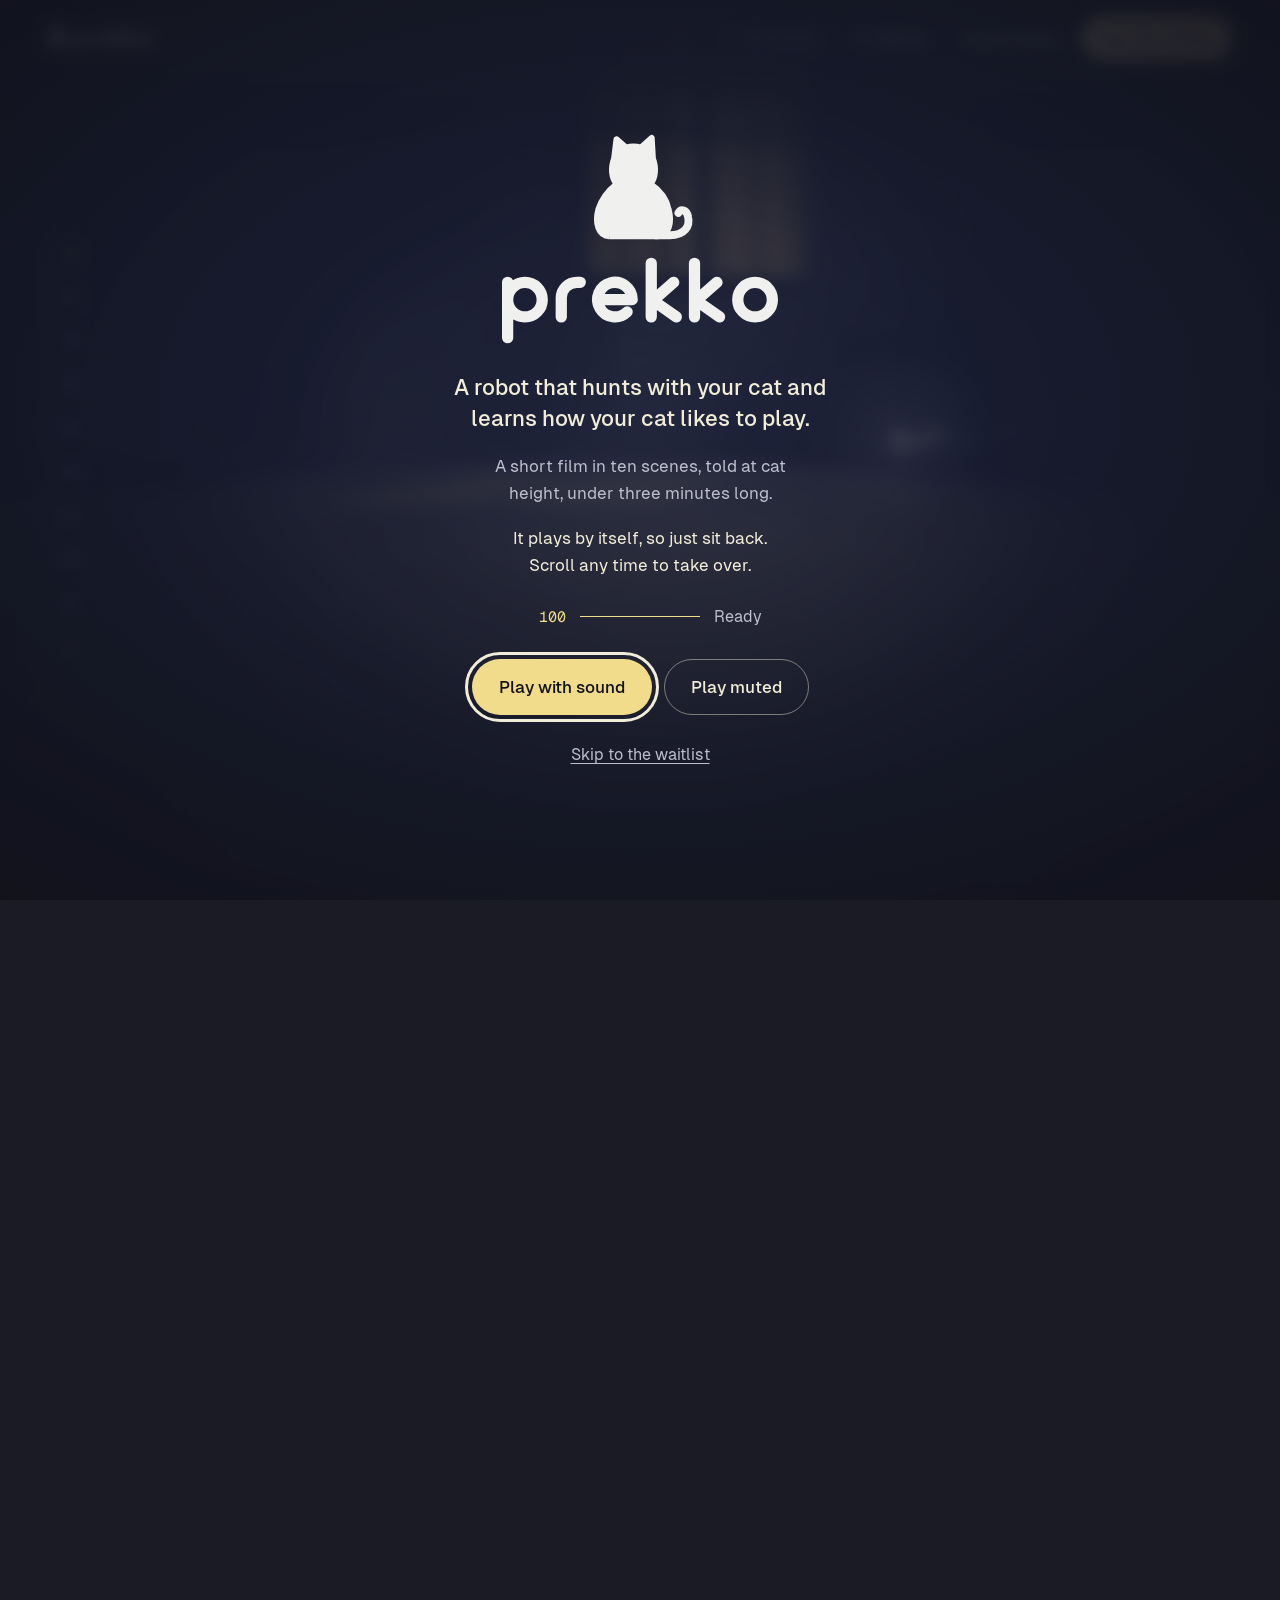
==== 3d/index.html @ 368060ca "Go live: the video-first site is now prekko.com; the 3D site moves to /3d/; /concise/ kept (waitlist" ====
<!doctype html>
<html lang="en">
<head>
<meta name="robots" content="noindex, nofollow">
<meta charset="utf-8">
<meta name="viewport" content="width=device-width, initial-scale=1, viewport-fit=cover">
<title>Prekko | The hunt, from the cat's eyes</title>
<meta name="description" content="Prekko Pawbot is a robot that plays with your cat like prey would. Working prototype shown; final design may differ. Join the waitlist for launch updates.">
<meta name="theme-color" content="#1d2440">
<link rel="icon" href="/3d/favicon.ico" sizes="16x16 32x32 48x48">
<link rel="icon" href="/3d/favicon.svg" type="image/svg+xml">
<link rel="apple-touch-icon" href="/3d/apple-touch-icon-180.png">
<!-- The page body comes from src/story.js, rendered by src/render.js at build time (vite.config.js). -->
<script>
  // Before first paint: mark JS on, open the gate unless the visitor came for the waitlist.
  (function (d) {
    var c = d.documentElement.classList;
    c.add("js");
    if (location.hash !== "#waitlist") c.add("gate-open");
    // If the app script never gets the gate working (very old browser, blocked script, an error while starting),
    // never leave the gate locked: fall back to the plain text story.
    var fallback = function () { if (!window.__prekko) { c.remove("gate-open"); c.remove("js"); } };
    window.addEventListener("error", function () { setTimeout(fallback, 0); });
    setTimeout(fallback, 8000);
  })(document);
</script>
  <script type="module" crossorigin src="/3d/assets/main-C0XaAJGd.js"></script>
  <link rel="stylesheet" crossorigin href="/3d/assets/main-CYUrs9Mz.css">
</head>
<body>
<div class="backdrop" aria-hidden="true"><div class="backdrop__beam"></div><div class="backdrop__floor"></div></div>
<canvas id="scene" aria-hidden="true"></canvas>
<div class="soften" aria-hidden="true"></div>
<div class="vignette" aria-hidden="true"></div>
<div class="grain" aria-hidden="true"></div>
<div class="blackout" aria-hidden="true"></div>
<!-- Focus order: header, then the autoplay control (an early Tab stop), then the rail, then the story. -->
<header class="top">
  <a class="top__brand" href="#hour-six"><svg class="logo logo--top" xmlns="http://www.w3.org/2000/svg" viewBox="11.3 8.5 419.2 110" role="img" aria-label="Prekko"><g transform="translate(0 4)"><path class="logo__fill logo__draw" d="M24 88C15 88 12 77 15 66C18 56 25 49 30 45C26 40 25 32 28 24L30 8L38 15Q44 13 50 15L59 7L60 24C63 32 62 40 58 45C64 49 71 56 73 66C76 77 73 88 64 88Z" fill="#F0F1EE" stroke="#F0F1EE" stroke-width="5" stroke-linejoin="round" pathLength="1"/><path class="logo__draw" d="M62 87.25H74C86 87.25 91 80 89 72C88 66 83 65 81 69" fill="none" stroke="#F0F1EE" stroke-width="6.5" stroke-linecap="round" stroke-linejoin="round" pathLength="1"/></g><g transform="translate(118 48)"><g fill="none" stroke="#F0F1EE" stroke-width="13" stroke-linecap="round" stroke-linejoin="round"><path class="logo__draw" d="M0 0V64M0 20A20 20 0 1 0 40 20A20 20 0 1 0 0 20Z" pathLength="1"/><path class="logo__draw" d="M62 40V18A18 18 0 0 1 80 0H84" pathLength="1"/><path class="logo__draw" d="M104 20H144A20 20 0 1 0 138.14 34.14" pathLength="1"/><path class="logo__draw" d="M166 -22V40M192 0L168 21L195 40" pathLength="1"/><path class="logo__draw" d="M216 -22V40M242 0L218 21L245 40" pathLength="1"/><path class="logo__draw" d="M266 20A20 20 0 1 0 306 20A20 20 0 1 0 266 20Z" pathLength="1"/></g></g></svg></a>
  <div class="top__actions">
    <button class="ctl" id="sound-toggle" type="button" aria-pressed="false"><span class="ctl__icon" aria-hidden="true"><svg viewBox="0 0 16 16"><path d="M2 6h2.5L8 3v10L4.5 10H2z"/><g class="is-off"><path d="M11 6l4 4M15 6l-4 4"/></g><g class="is-on"><path d="M10.5 5.5a3.5 3.5 0 0 1 0 5M12.5 3.5a6.3 6.3 0 0 1 0 9"/></g></svg></span><span class="ctl__label">Sound</span></button>
    <button class="ctl" id="motion-toggle" type="button" aria-pressed="true"><span class="ctl__icon" aria-hidden="true"><svg viewBox="0 0 16 16"><g class="is-on"><path d="M5 3v10M11 3v10"/></g><g class="is-off"><path d="M4.5 3l9 5-9 5z"/></g></svg></span><span class="ctl__label">Motion</span></button>
    <a class="top__link" href="#how-it-works">How it works</a>
    <a class="top__cta" href="#waitlist">Join the waitlist</a>
  </div>
</header>
<div class="autoplay" role="group" aria-label="Autoplay" data-playing="Autoplay: scroll to take over" data-play="Play" data-replay="Play again">
  <button class="autoplay__btn" id="autoplay" type="button" aria-pressed="false"><span class="ctl__icon" aria-hidden="true"><svg viewBox="0 0 16 16"><g class="is-on"><path d="M5 3.5v9M11 3.5v9"/></g><g class="is-off"><path d="M4.5 3l9 5-9 5z"/></g></svg></span><span class="autoplay__text">Play</span></button>
  <span class="autoplay__bar" aria-hidden="true"><span></span></span>
</div>
<nav class="rail" aria-label="Chapters">
  <div class="rail__track" aria-hidden="true"><span class="rail__fill"></span></div>
  <ol>
      <li><a href="#hour-six" data-index="0"><span class="rail__n">01</span><span class="rail__t">Hour six</span></a></li>
      <li><a href="#something-moved" data-index="1"><span class="rail__n">02</span><span class="rail__t">Something moved</span></a></li>
      <li><a href="#freeze" data-index="2"><span class="rail__n">03</span><span class="rail__t">Freeze</span></a></li>
      <li><a href="#dart" data-index="3"><span class="rail__n">04</span><span class="rail__t">Dart</span></a></li>
      <li><a href="#pounce" data-index="4"><span class="rail__n">05</span><span class="rail__t">Pounce</span></a></li>
      <li><a href="#who" data-index="5"><span class="rail__n">06</span><span class="rail__t">Who's moving the toy?</span></a></li>
      <li><a href="#how-it-works" data-index="6"><span class="rail__n">07</span><span class="rail__t">How it works</span></a></li>
      <li><a href="#learns" data-index="7"><span class="rail__n">08</span><span class="rail__t">It learns your cat</span></a></li>
      <li><a href="#your-cats-day" data-index="8"><span class="rail__n">09</span><span class="rail__t">Your cat's day</span></a></li>
      <li><a href="#waitlist" data-index="9"><span class="rail__n">10</span><span class="rail__t">Waitlist</span></a></li>
  </ol>
</nav>
<a class="dock-link" href="#how-it-works">How it works</a>
<main id="story">
  <p class="fallback-note">Your browser can't show the 3D scene, so here is the story as text.</p>
<section class="chapter chapter--hour-six has-opening" id="hour-six" data-index="0" data-align="left" style="--len:220">
  <div class="chapter__inner">
    <div class="chapter__card"><p class="chapter__card-title">For a moment, you're a cat.</p><p class="chapter__card-sub">Eyes low, ears up, whiskers forward.</p></div>
    <p class="chapter__what">A robot that hunts with your cat and learns how your cat likes to play.</p><p class="chapter__story">The hunt, from the cat's eyes</p><p class="chapter__num"><span>01</span> / 10</p>
    <h1 class="chapter__title" tabindex="-1">Hour six.</h1>
    <div class="chapter__body">
    <p data-at="0.2">It's the sixth hour of an empty afternoon. The sun has crawled halfway across the floor, and nothing in this house has moved in hours.</p>
    <p data-at="0.5">Your world sits a hand's width off the ground. You've been waiting all day for something, anything, to happen.</p>
    
    </div>
  </div>
</section>
<section class="chapter chapter--something-moved" id="something-moved" data-index="1" data-align="left" style="--len:260">
  <div class="chapter__inner">
    <p class="chapter__num"><span>02</span> / 10</p>
    <h2 class="chapter__title" tabindex="-1">Something moved.</h2>
    <div class="chapter__body">
    <p>Then, at the edge of the rug, a feather twitches.</p>
    <p data-at="0.6">Your pupils swell until the whole room goes soft and only that one point stays sharp.</p>
    
    </div>
  </div>
</section>
<section class="chapter chapter--freeze" id="freeze" data-index="2" data-align="left" style="--len:210">
  <div class="chapter__inner">
    <p class="chapter__num"><span>03</span> / 10</p>
    <h2 class="chapter__title" tabindex="-1">Freeze.</h2>
    <div class="chapter__body">
    <p>It stops dead. So do you.</p>
    <p data-at="0.45">Every muscle loads like a spring, because anything that holds this still is hiding something.</p>
    
    </div>
  </div>
</section>
<section class="chapter chapter--dart" id="dart" data-index="3" data-align="right" style="--len:340">
  <div class="chapter__inner">
    <p class="chapter__num"><span>04</span> / 10</p>
    <h2 class="chapter__title" tabindex="-1">Dart.</h2>
    <div class="chapter__body">
    <p>It streaks across the sunlight and vanishes behind the cushion. A long pause. Then the tip of it shows again, testing the air.</p>
    <p data-at="0.6">Real prey never runs in circles. It runs, it hides, and it checks whether you're still watching. So does this.</p>
    
    </div>
  </div>
</section>
<section class="chapter chapter--pounce" id="pounce" data-index="4" data-align="left" style="--len:300">
  <div class="chapter__inner">
    <p class="chapter__num"><span>05</span> / 10</p>
    <h2 class="chapter__title" tabindex="-1">Pounce.</h2>
    <div class="chapter__body">
    <p>Now.</p>
    <p data-at="0.42">Got it. Both paws, every claw, the whole long afternoon spent in a single leap. Every hunt deserves an ending you can catch.</p>
    
    </div>
  </div>
</section>
<section class="chapter chapter--who has-card" id="who" data-index="5" data-align="left" style="--len:340">
  <div class="chapter__inner">
    <p class="chapter__num"><span>06</span> / 10</p>
    <h2 class="chapter__title" tabindex="-1">Who's moving the toy?</h2>
    <div class="chapter__body" data-at="0.24">
    <h3 class="chapter__headline">Meet the Prekko Pawbot.</h3>
    <p>It runs play sessions on its own and stops when your cat loses interest.</p>
    <p class="lede" data-at="0.6">It doesn't play back a loop. Every move is chosen live, for your cat. Working prototype shown; final design may differ.</p>
    
    </div>
  </div>
</section>
<section class="chapter chapter--how-it-works has-layers" id="how-it-works" data-index="6" data-align="left" style="--len:400">
  <div class="chapter__inner">
    <p class="chapter__num"><span>07</span> / 10</p>
    <h2 class="chapter__title" tabindex="-1">Multi-layered AI.</h2>
    <div class="chapter__body">
    <p>Several AI systems, working as one.</p>
    <ol class="layers" aria-label="The AI layers"><li data-at="0.2"><span class="layers__name">See</span><span class="layers__d">It reads your cat in real time: where they are, how fast they move, where they look, how low they crouch and how interested they are.</span></li><li data-at="0.42"><span class="layers__name">Choose</span><span class="layers__d">A strategy layer reads your cat's mood and picks the moves your cat chases.</span></li><li data-at="0.64"><span class="layers__name">Move</span><span class="layers__d">A motion layer fine-tunes every move as it happens.</span></li></ol>
    <div class="sum">
      <p class="closer" data-at="0.84">Endless variations. No preset loops.</p>
    </div>
    <p class="caption caption--tree" data-at="0.2">Illustration, not the real model.</p>
    
    </div>
  </div>
  <div class="stack-tags" aria-hidden="true"><svg class="stack-tags__lines"><line/><line/><line/></svg><i class="stack-tag__dot"></i><i class="stack-tag__dot"></i><i class="stack-tag__dot"></i><span class="stack-tag" data-layer="0"><span class="stack-tag__name">See</span></span><span class="stack-tag" data-layer="1"><span class="stack-tag__name">Choose</span></span><span class="stack-tag" data-layer="2"><span class="stack-tag__name">Move</span></span></div>
</section>
<section class="chapter chapter--learns" id="learns" data-index="7" data-align="left" style="--len:340">
  <div class="chapter__inner">
    <p class="chapter__num"><span>08</span> / 10</p>
    <h2 class="chapter__title" tabindex="-1">It learns your cat.</h2>
    <div class="chapter__body">
    <p>Every session teaches it something: which moves make your cat crouch and chase, and which ones they walk away from.</p>
    <p data-at="0.32">Overnight, it trains on the day's play and comes back sharper.</p>
    <p data-at="0.62">It learns how your cat plays and gets better at playing with your cat over time.</p>
    <p class="caption">Illustration of how it learns, not recorded data.</p>
    
    </div>
  </div>
</section>
<section class="chapter chapter--your-cats-day chapter--rich" id="your-cats-day" data-index="8" data-align="left" style="--len:200">
  <div class="chapter__inner">
    <p class="chapter__num"><span>09</span> / 10</p>
    <h2 class="chapter__title" tabindex="-1">Your cat's day.</h2>
    <div class="chapter__body">
    <p>You control it from your phone.</p>
    <p>A planned tracker in the app would keep the story of each day: when the hunts happened, how long they lasted, and the quiet stretches in between.</p>
    <figure class="activity">
  <figcaption class="activity__head"><span class="activity__badge">Planned feature, not in the prototype shown</span><span class="activity__example">Example day. Illustrative numbers, not measurements.</span></figcaption>
  <div class="activity__body">
    <svg class="ring" viewBox="0 0 320 320" role="img" aria-label="Example day as a 24-hour clock">
      <circle class="ring__day" cx="160" cy="160" r="118"/>
      <path class="ring__awake" d="M 278.00 160.00 A 118 118 0 1 1 129.46 46.02"/>
      <path class="ring__bored" d="M 265.14 213.57 A 118 118 0 0 1 214.94 264.43"/><path class="ring__bored" d="M 191.04 273.84 A 118 118 0 0 1 117.71 270.16"/><path class="ring__bored" d="M 95.73 258.96 A 118 118 0 0 1 44.91 186.04"/><path class="ring__bored" d="M 42.03 157.43 A 118 118 0 0 1 69.28 84.55"/><path class="ring__hunt" d="M 271.74 197.93 A 118 118 0 0 1 268.66 206.01"/><path class="ring__hunt" d="M 205.16 269.02 A 118 118 0 0 1 197.05 272.03"/><path class="ring__hunt" d="M 107.81 265.83 A 118 118 0 0 1 100.20 261.72"/><path class="ring__hunt" d="M 43.01 175.40 A 118 118 0 0 1 42.20 166.79"/><path class="ring__hunt" d="M 76.56 76.56 A 118 118 0 0 1 82.90 70.67"/><text class="ring__tick" x="160.0" y="22.0" text-anchor="middle">00</text><text class="ring__tick" x="302.0" y="164.0" text-anchor="middle">06</text><text class="ring__tick" x="160.0" y="306.0" text-anchor="middle">12</text><text class="ring__tick" x="18.0" y="164.0" text-anchor="middle">18</text>
      <text class="ring__big" x="160" y="168" text-anchor="middle">49 min</text>
      <text class="ring__small" x="160" y="196" text-anchor="middle">play time</text>
    </svg>
    <dl class="activity__figures">
      <div><dt>Play time</dt><dd>49 min</dd></div>
      <div><dt>Hunting sessions</dt><dd>5</dd></div>
      <div><dt>Boredom stretches</dt><dd>4 <span>(longest 3 h 39 min)</span></dd></div>
    </dl>
  </div>
</figure>
    </div>
  </div>
</section>
<section class="chapter chapter--waitlist chapter--rich" id="waitlist" data-index="9" data-align="left" style="--len:140">
  <div class="chapter__inner">
    <p class="chapter__num"><span>10</span> / 10</p>
    <h2 class="chapter__title" tabindex="-1">The last cat toy you'll ever need.</h2>
    <div class="chapter__body">
    <p>Prekko Pawbot is still a working prototype, and its price and ship date are not set yet. People on the list get launch updates by email.</p>
    <form id="waitlist-form" class="signup" novalidate data-msgs="{&quot;sending&quot;:&quot;Joining…&quot;,&quot;ok&quot;:&quot;You're on the list. A welcome email is on its way.&quot;,&quot;invalid&quot;:&quot;Enter an email address like name@example.com.&quot;,&quot;tooMany&quot;:&quot;Too many tries from this network. Try again in a few minutes.&quot;,&quot;rejected&quot;:&quot;The server didn't accept that address. Check it and try again.&quot;,&quot;failed&quot;:&quot;Something went wrong on our side. Try again in a minute.&quot;,&quot;preview&quot;:&quot;Thanks! This is an early preview, so nothing was sent. Sign-ups open at launch.&quot;}">
  <label class="signup__label" for="email">Email address</label>
  <div class="signup__row">
    <input id="email" name="email" type="email" autocomplete="email" inputmode="email" placeholder="you@example.com" required>
    <button id="submit" class="btn btn--sun" type="submit">Join the waitlist</button>
  </div>
  <div class="hp" aria-hidden="true">
    <label for="website">Leave this empty</label>
    <input id="website" name="website" type="text" tabindex="-1" autocomplete="off">
  </div>
  <p id="msg" class="signup__msg" role="status" aria-live="polite"></p>
  <p class="signup__note">Launch updates only. Unsubscribe from any email. <a href="privacy.html">Privacy</a></p>
</form>
<p class="disclosure">Working prototype shown; final design may differ.</p>
    </div>
  </div>
</section>
</main>
<div class="gate" id="gate" role="dialog" aria-modal="true" aria-labelledby="gate-title">
  <h2 id="gate-title" class="visually-hidden">Prekko, a short film told at cat height</h2>
  <div class="gate__mark"><svg class="logo logo--gate" xmlns="http://www.w3.org/2000/svg" viewBox="-6.5 6.3 319 240.8" role="img" aria-label="Prekko"><g transform="translate(83.89 0) scale(1.4)"><path class="logo__fill logo__draw" d="M24 88C15 88 12 77 15 66C18 56 25 49 30 45C26 40 25 32 28 24L30 8L38 15Q44 13 50 15L59 7L60 24C63 32 62 40 58 45C64 49 71 56 73 66C76 77 73 88 64 88Z" fill="#F0F1EE" stroke="#F0F1EE" stroke-width="5" stroke-linejoin="round" pathLength="1"/><path class="logo__draw" d="M62 87.25H74C86 87.25 91 80 89 72C88 66 83 65 81 69" fill="none" stroke="#F0F1EE" stroke-width="6.5" stroke-linecap="round" stroke-linejoin="round" pathLength="1"/></g><g transform="translate(0 176.6)"><g fill="none" stroke="#F0F1EE" stroke-width="13" stroke-linecap="round" stroke-linejoin="round"><path class="logo__draw" d="M0 0V64M0 20A20 20 0 1 0 40 20A20 20 0 1 0 0 20Z" pathLength="1"/><path class="logo__draw" d="M62 40V18A18 18 0 0 1 80 0H84" pathLength="1"/><path class="logo__draw" d="M104 20H144A20 20 0 1 0 138.14 34.14" pathLength="1"/><path class="logo__draw" d="M166 -22V40M192 0L168 21L195 40" pathLength="1"/><path class="logo__draw" d="M216 -22V40M242 0L218 21L245 40" pathLength="1"/><path class="logo__draw" d="M266 20A20 20 0 1 0 306 20A20 20 0 1 0 266 20Z" pathLength="1"/></g></g></svg></div>
  <p class="gate__what">A robot that hunts with your cat and learns how your cat likes to play.</p>
  <p class="gate__line">A short film in ten scenes, told at cat height, under three minutes long.</p>
  <p class="gate__auto" data-still="Reduced motion is on, so it won't play by itself: scroll at your own pace, or press Play in the corner.">It plays by itself, so just sit back. Scroll any time to take over.</p>
  <div class="gate__progress" role="progressbar" aria-label="Setting up the room" aria-valuemin="0" aria-valuemax="100" aria-valuenow="0">
    <span class="gate__count">000</span><span class="gate__bar"><span></span></span><span class="gate__status">Setting up the room</span>
  </div>
  <div class="gate__actions">
    <button class="btn btn--sun" id="enter-sound" type="button" data-still="Enter with sound">Play with sound</button>
    <button class="btn btn--ghost" id="enter-muted" type="button" data-still="Enter muted">Play muted</button>
  </div>
  <a class="gate__skip" href="#waitlist" id="gate-skip">Skip to the waitlist</a>
</div>
</body>
</html>
---- 3d/assets/main-CYUrs9Mz.css ----
@font-face{font-family:Instrument Serif;font-style:normal;font-weight:400;font-display:swap;src:url(/3d/assets/instrument-serif-latin-400-normal-DnYpCC2O.woff2)format("woff2")}@font-face{font-family:Geist;font-style:normal;font-weight:400;font-display:swap;src:url(/3d/assets/geist-sans-latin-400-normal-gapTbOY8.woff2)format("woff2")}@font-face{font-family:Geist;font-style:normal;font-weight:500;font-display:swap;src:url(/3d/assets/geist-sans-latin-500-normal-uokXdC-Q.woff2)format("woff2")}@font-face{font-family:Geist Mono;font-style:normal;font-weight:400;font-display:swap;src:url(/3d/assets/geist-mono-latin-400-normal-DTRLJnHl.woff2)format("woff2")}:root{--dusk:#1b1b25;--dusk-deep:#111118;--slate:#2e2e3c;--iris:#93a7ea;--sun:#f1dc8c;--ink:#f2edd8;--muted:#bebdcc;--line:#f2edd838;--amber:#f0a830;--paper:#f0f1ee;--serif:"Instrument Serif", "Iowan Old Style", Georgia, serif;--sans:"Geist", system-ui, -apple-system, "Segoe UI", sans-serif;--mono:"Geist Mono", ui-monospace, "SF Mono", Consolas, monospace;--gutter:clamp(16px, 4vw, 48px);--focus:0;--fx:50%;--lightningcss-light: ;--lightningcss-dark:initial;color-scheme:dark}*,:before,:after{box-sizing:border-box}html{-webkit-text-size-adjust:100%;background:var(--dusk)}html,body{overflow-x:clip}html.gate-open{overflow:hidden}body{color:var(--ink);font:400 18px/1.6 var(--sans);-webkit-font-smoothing:antialiased;text-rendering:optimizelegibility;background:0 0;margin:0}a{color:var(--sun);text-underline-offset:3px;text-decoration-thickness:1px}:focus-visible{outline:2px solid var(--sun);outline-offset:3px;border-radius:2px}h1:focus,h2:focus{outline:none}.visually-hidden{clip:rect(0 0 0 0);clip-path:inset(50%);white-space:nowrap;width:1px;height:1px;overflow:hidden;position:absolute!important}.backdrop{z-index:-3;background:radial-gradient(120% 70% at 50% 110%,#33313f 0%,#0000 60%),linear-gradient(#191922 0%,#22212c 62%,#2b2a37 100%);position:fixed;top:0;bottom:0;left:0;right:0;overflow:hidden}.backdrop__beam{filter:blur(18px);background:linear-gradient(#f1dc8c38,#f1dc8c0a 85%,#0000);width:34%;height:95%;position:absolute;top:-10%;left:22%;transform:skew(18deg)}.backdrop__floor{background:radial-gradient(closest-side,#f1dc8c47,#0000);width:40%;height:18%;position:absolute;bottom:8%;left:34%;transform:skew(18deg)}#scene{z-index:-2;width:100%;height:100%;transition:opacity .35s;display:block;position:fixed;top:0;bottom:0;left:0;right:0}.vignette{z-index:-1;pointer-events:none;background:radial-gradient(ellipse calc(82% - var(--focus) * 54%) calc(78% - var(--focus) * 50%) at var(--fx,50%) 50%, transparent 62%, rgba(5, 5, 9, calc(.32 + var(--focus) * .58)) 100%);position:fixed;top:0;bottom:0;left:0;right:0}.soften{display:none}.is-focused .soften{z-index:-1;pointer-events:none;-webkit-backdrop-filter:blur(calc(var(--focus) * 9px));backdrop-filter:blur(calc(var(--focus) * 9px));-webkit-mask-image:radial-gradient(ellipse calc(76% - var(--focus) * 46%) calc(72% - var(--focus) * 42%) at var(--fx,50%) 50%, transparent 40%, #000 100%);-webkit-mask-image:radial-gradient(ellipse calc(76% - var(--focus) * 46%) calc(72% - var(--focus) * 42%) at var(--fx,50%) 50%, transparent 40%, #000 100%);mask-image:radial-gradient(ellipse calc(76% - var(--focus) * 46%) calc(72% - var(--focus) * 42%) at var(--fx,50%) 50%, transparent 40%, #000 100%);display:block;position:fixed;top:0;bottom:0;left:0;right:0}.grain{z-index:-1;pointer-events:none;opacity:.09;mix-blend-mode:overlay;background-image:url("data:image/svg+xml,%3Csvg xmlns='http://www.w3.org/2000/svg' width='180' height='180'%3E%3Cfilter id='n'%3E%3CfeTurbulence type='fractalNoise' baseFrequency='0.9' numOctaves='2' stitchTiles='stitch'/%3E%3CfeColorMatrix values='0 0 0 0 1 0 0 0 0 1 0 0 0 0 1 0 0 0 1.4 -0.2'/%3E%3C/filter%3E%3Crect width='100%25' height='100%25' filter='url(%23n)'/%3E%3C/svg%3E");animation:.9s steps(5,end) infinite grain;position:fixed;top:0;bottom:0;left:0;right:0}@keyframes grain{0%{background-position:0 0}20%{background-position:-22px 14px}40%{background-position:18px -26px}60%{background-position:-12px -8px}80%{background-position:26px 20px}to{background-position:0 0}}.blackout{z-index:-1;pointer-events:none;background:radial-gradient(ellipse 75% 70% at 60% 50%, rgba(4, 4, 7, calc(var(--dark,0) * var(--dark,0) * var(--dark,0))) 0%, rgba(4, 4, 7, var(--dark,0)) 100%);position:fixed;top:0;bottom:0;left:0;right:0}.no-webgl .grain,.no-webgl .soften,.no-webgl .blackout,.no-webgl #scene,.fallback-note{display:none}.no-webgl .fallback-note{max-width:34rem;padding:112px var(--gutter) 0;color:var(--muted);margin:0;font-size:16px;display:block}.logo{display:block;overflow:visible}.logo--top{width:auto;height:28px}.top{z-index:30;padding:16px var(--gutter);justify-content:space-between;align-items:center;gap:12px;display:flex;position:fixed;top:0;bottom:auto;left:0;right:0}.top:before{content:"";z-index:-1;pointer-events:none;-webkit-backdrop-filter:blur(6px);backdrop-filter:blur(6px);background:linear-gradient(#0e0e14e6 0%,#0e0e14b8 40%,#0e0e144d 72%,#0000);position:absolute;top:0;bottom:-70px;left:0;right:0;-webkit-mask-image:linear-gradient(#000 45%,#0000);mask-image:linear-gradient(#000 45%,#0000)}.top__brand{color:var(--ink);margin:-12px -14px;padding:12px 14px;display:block}.top__actions{align-items:center;gap:8px;display:flex}.ctl{min-height:44px;font:500 15px/1 var(--sans);color:var(--ink);border:1px solid var(--line);cursor:pointer;-webkit-backdrop-filter:blur(8px);backdrop-filter:blur(8px);background:#11111873;border-radius:999px;align-items:center;gap:8px;padding:0 14px;display:inline-flex}.ctl:hover{border-color:#f2edd880}.ctl__icon{place-items:center;width:16px;height:16px;display:inline-grid}.ctl__icon svg{stroke:currentColor;fill:none;stroke-width:1.6px;stroke-linecap:round;stroke-linejoin:round;width:16px;height:16px}.ctl .is-on,.ctl[aria-pressed=true] .is-off{display:none}.ctl[aria-pressed=true] .is-on{display:block}.ctl[aria-pressed=false]{color:var(--muted)}.top__cta{min-height:44px;font:500 15px/1 var(--sans);color:var(--dusk-deep);background:var(--sun);white-space:nowrap;border-radius:999px;align-items:center;padding:0 18px;text-decoration:none;display:inline-flex}.top__cta:hover{background:#f7e7a9}.top__link{min-height:44px;font:500 15px/1 var(--sans);color:var(--ink);white-space:nowrap;border:1px solid var(--line);background:#11111873;border-radius:999px;align-items:center;padding:0 14px;text-decoration:none;display:inline-flex}.top__link:hover{border-color:#f2edd880}.dock-link{display:none}.autoplay{right:var(--gutter);z-index:35;position:fixed;bottom:18px}.js.gate-open .autoplay{display:none}.autoplay__btn{min-height:44px;font:500 15px/1 var(--sans);color:var(--ink);border:1px solid var(--line);cursor:pointer;-webkit-backdrop-filter:blur(8px);backdrop-filter:blur(8px);background:#0e0e14c7;border-radius:999px;align-items:center;gap:8px;padding:0 16px 0 12px;display:inline-flex;position:relative}.autoplay__btn:hover{border-color:#f2edd880}.autoplay__btn .ctl__icon svg{stroke:currentColor;fill:none;stroke-width:1.6px;stroke-linecap:round;stroke-linejoin:round;width:16px;height:16px}.autoplay__btn .is-on,.autoplay__btn[aria-pressed=true] .is-off{display:none}.autoplay__btn[aria-pressed=true] .is-on{display:block}.autoplay__btn[aria-pressed=false] .ctl__icon{color:var(--sun)}.autoplay__bar{pointer-events:none;opacity:0;background:#f2edd829;height:1px;transition:opacity .3s;position:absolute;bottom:6px;left:18px;right:18px}.autoplay__bar span{width:calc(var(--ap,0) * 100%);background:var(--sun);position:absolute;top:0;bottom:0;left:0;right:auto}.autoplay.is-playing .autoplay__bar{opacity:1}.rail{left:var(--gutter);z-index:40;gap:14px;display:flex;position:fixed;top:50%;transform:translateY(-50%)}.rail__track{background:var(--line);width:1px;position:relative}.rail__fill{height:calc(var(--p,0) * 100%);background:var(--sun);position:absolute;top:0;bottom:auto;left:0;right:0}.rail ol{gap:0;margin:0;padding:0;list-style:none;display:grid}.rail a{min-width:44px;min-height:44px;color:var(--muted);align-items:center;padding:0;font-size:15px;text-decoration:none;display:flex;position:relative}.rail__n{font:400 13px/1 var(--mono)}.rail__t{z-index:1;border:1px solid var(--line);color:var(--ink);white-space:nowrap;pointer-events:none;opacity:0;background:#0e0e14f5;border-radius:999px;padding:6px 12px;transition:opacity .2s,transform .2s;position:absolute;top:50%;left:calc(100% + 8px);transform:translate(-4px,-50%)}.rail a:hover .rail__t{opacity:1;transform:translateY(-50%)}.rail a:focus-visible .rail__t{opacity:1;transform:translateY(-50%)}.rail a[aria-current=step]{color:var(--ink)}.rail a[aria-current=step] .rail__n{color:var(--sun)}.chapter{min-height:calc(var(--len,160) * 1svh);position:relative}.js .chapter+.chapter{margin-top:-100svh}.chapter.is-off .chapter__inner{pointer-events:none}.is-waiting{opacity:0;transform:translateY(6px)}.chapter__body>*,.chapter__body{transition:opacity .5s,transform .5s}.chapter__inner{width:min(100%,44rem);min-height:100svh;padding:112px var(--gutter) 72px calc(var(--gutter) + 150px);opacity:var(--vis,1);isolation:isolate;z-index:1;text-shadow:0 1px 24px #0a0a1099,0 0 2px #0a0a108c;flex-direction:column;justify-content:center;display:flex;position:sticky;top:0}.chapter__inner:before{content:"";z-index:-1;pointer-events:none;background:radial-gradient(closest-side,#0e0e149e,#0e0e1461 55%,#0000);position:absolute;top:8%;bottom:6%;left:-14%;right:-18%}.chapter[data-align=right] .chapter__inner{padding-left:var(--gutter);padding-right:calc(var(--gutter) + 24px);margin-left:auto}.chapter[data-align=center] .chapter__inner{padding-left:var(--gutter);width:min(100%,40rem);margin:0 auto}.chapter__story{color:var(--muted);margin:0 0 18px;font-size:16px}.chapter__what{max-width:30ch;color:var(--ink);margin:0 0 10px;font-size:clamp(18px,1.4vw,21px);font-weight:500;line-height:1.45}.caption{color:var(--muted);border-left:2px solid #93a7eab3;max-width:40ch;margin:18px 0 0;padding-left:12px;font-size:15px}.chapter--who .chapter__inner{max-height:100svh}.chapter__headline{font:400 clamp(44px, 5.4vw, 88px)/.95 var(--serif);letter-spacing:-.02em;text-wrap:balance;margin:0 0 20px}.js .has-card.is-card .chapter__inner,.js .has-card.is-card[data-align] .chapter__inner{width:100%;padding-left:var(--gutter);padding-right:var(--gutter);text-align:center;justify-content:center;align-items:center;margin:0}.js .has-card.is-card .chapter__inner:before{display:none}.js .has-card.is-card .chapter__title{max-width:12ch;margin:0;font-size:clamp(56px,9vw,150px)}.js .has-card.is-card .chapter__body{visibility:hidden}.js .has-card:not(.is-card) .chapter__title{clip:rect(0 0 0 0);clip-path:inset(50%);white-space:nowrap;width:1px;height:1px;position:absolute;overflow:hidden}.chapter__card{margin:0 0 40px}.chapter__card-title{max-width:14ch;font:400 clamp(44px, 6vw, 96px)/1 var(--serif);letter-spacing:-.02em;text-wrap:balance;margin:0}.chapter__card-sub{color:var(--muted);margin:18px 0 0;font-size:clamp(17px,1.3vw,20px)}.js .chapter__card{display:none}.js .has-opening.is-card .chapter__card{margin:0;display:block}.js .has-opening.is-card .chapter__card-title{margin:0 auto}.js .has-opening.is-card .chapter__inner,.js .has-opening.is-card[data-align] .chapter__inner{width:100%;padding-left:var(--gutter);padding-right:var(--gutter);text-align:center;justify-content:center;align-items:center;margin:0}.js .has-opening.is-card .chapter__inner:before,.js .has-opening.is-card .chapter__inner>:not(.chapter__card):not(.chapter__title){display:none}.js .has-opening.is-card .chapter__title{clip:rect(0 0 0 0);clip-path:inset(50%);white-space:nowrap;width:1px;height:1px;position:absolute;overflow:hidden}.js .has-opening:not(.is-card) .chapter__inner>*{animation:.7s backwards card-out}.js .has-opening .chapter__card{opacity:var(--card-o,1)}.js.gate-open .has-opening .chapter__card{transition:opacity .7s .5s}.js.gate-open:not(.met-gate) .has-opening .chapter__card{opacity:0}.js.met-gate:not(.no-webgl) .chapter--hour-six .chapter__what,.js.met-gate:not(.no-webgl) .chapter--hour-six .chapter__story{display:none}@keyframes card-out{0%{opacity:0;transform:translateY(8px)}}.chapter__num{font:400 14px/1 var(--mono);color:var(--muted);margin:0 0 14px}.chapter__num span{color:var(--sun)}.chapter__title{font:400 clamp(60px, 10.5vw, 160px)/.9 var(--serif);letter-spacing:-.02em;text-wrap:balance;margin:0 0 24px}.chapter p:not([class]),.chapter p[class=is-waiting]{max-width:34ch;margin:0 0 14px;font-size:clamp(18px,1.35vw,21px)}.chapter--hour-six .chapter__title{font-size:clamp(72px,14vw,220px)}.lede{max-width:36ch;color:var(--ink);margin:6px 0 0;font-size:clamp(19px,1.5vw,23px);line-height:1.5}.disclosure{color:var(--muted);margin:20px 0 0;font-size:16px}.chapter--rich .chapter__inner{width:min(100%,68rem);min-height:100svh;max-height:100svh;padding-top:clamp(76px,11svh,112px);padding-bottom:clamp(20px,4svh,48px)}.chapter--rich .chapter__title{margin-bottom:clamp(10px,2svh,24px);font-size:clamp(56px,min(8vw,12svh),128px)}.chapter--rich p:not([class]),.chapter--rich p[class=is-waiting]{max-width:56ch}.chapter--how-it-works .chapter__inner{width:min(100%,46rem);padding-top:clamp(76px,11svh,112px);padding-bottom:clamp(24px,5svh,72px)}.chapter--how-it-works .chapter__title{margin-bottom:clamp(8px,1.6svh,18px);font-size:clamp(48px,min(5.4vw,8.4svh),92px)}.layers{gap:clamp(10px,2svh,18px);max-width:34rem;margin:clamp(10px,2svh,20px) 0 0;padding:0;list-style:none;display:grid}.layers li{border-top:1px solid #f0a83047;grid-template-columns:1fr;align-items:baseline;padding-top:clamp(8px,1.4svh,12px);display:grid}.layers__name{font:400 clamp(28px, 4.2svh, 38px)/1 var(--serif);color:var(--paper)}.layers__d{color:var(--ink);margin-top:6px;font-size:clamp(17px,1.25vw,19px);line-height:1.45}.closer{max-width:34ch;font:400 clamp(24px, 2.2vw, 32px)/1.2 var(--serif);color:var(--amber);margin:clamp(14px,2.6svh,24px) 0 0}.stats{border-top:1px solid #f0a83047;flex-wrap:wrap;gap:6px clamp(18px,2.2vw,30px);max-width:34rem;margin:clamp(12px,2svh,20px) 0 0;padding-top:clamp(8px,1.4svh,12px);display:flex}.stat{align-items:center;gap:8px;display:inline-flex}.stat__n{font:400 clamp(38px, min(3.6vw, 5.6svh), 52px)/1 var(--serif);color:var(--amber)}.stat__t{max-width:6em;font:500 14px/1.25 var(--sans);color:var(--ink)}.chapter--how-it-works .stats+.closer{margin-top:clamp(8px,1.4svh,14px)}.sum{max-width:34rem}.stack-tags{z-index:0;pointer-events:none;visibility:hidden;position:fixed;top:0;bottom:0;left:0;right:0}.stack-tags.is-on{visibility:visible}.stack-tags__lines{width:100%;height:100%;position:absolute;top:0;bottom:0;left:0;right:0;overflow:visible}.stack-tags__lines line{stroke:#f0a830bf;stroke-width:1px}.stack-tag__dot{background:#f0f1ee99;border-radius:50%;width:6px;height:6px;transition:background-color .4s,box-shadow .4s;position:absolute;top:-3px;left:-3px}.stack-tag__dot.is-lit{background:var(--amber);box-shadow:0 0 0 4px #f0a83038,0 0 14px #f0a830cc}.stack-tag{font:400 15px/1.2 var(--sans);color:#f0f1ee9e;white-space:nowrap;background:#07090db3;border:1px solid #f0f1ee29;border-radius:999px;align-items:baseline;gap:8px;padding:5px 12px;transition:color .4s,border-color .4s,box-shadow .4s;display:inline-flex;position:absolute;top:0;left:0}.stack-tag.is-lit{color:var(--paper);border-color:#f0a830b3;box-shadow:0 0 18px #f0a83040}.param-trees{z-index:0;pointer-events:none;opacity:0;width:100%;height:100%;transition:opacity .4s;position:fixed;top:0;bottom:0;left:0;right:0}.caption--tree{border-left-color:#f0a83099;margin-top:12px;font-size:13px}.chapter--how-it-works .chapter__inner:before,.chapter--learns .chapter__inner:before{background:radial-gradient(closest-side,#07090db3,#07090d6b 55%,#0000)}.activity{text-shadow:none;border:1px solid var(--line);-webkit-backdrop-filter:blur(14px);backdrop-filter:blur(14px);background:#111118a8;border-radius:28px;max-width:52rem;margin:clamp(8px,1.6svh,18px) 0 0}.activity__head{flex-wrap:wrap;align-items:center;gap:8px 16px;padding:clamp(12px,2svh,20px) clamp(16px,2.5vw,28px) 0;display:flex}.activity__badge{color:var(--sun);border:1px dashed #f1dc8cb3;border-radius:999px;padding:6px 14px;font-size:15px;display:inline-block}.activity__example{color:var(--muted);font-size:15px}.activity__body{grid-template-columns:auto 1fr;align-items:center;gap:clamp(20px,4vw,48px);padding:clamp(10px,2svh,24px) clamp(16px,2.5vw,28px) clamp(14px,2.4svh,28px);display:grid}.ring{width:clamp(180px,36svh,300px);height:auto;display:block}.ring__day{fill:none;stroke:#f2edd814;stroke-width:14px}.ring__awake{fill:none;stroke:#93a7ea38;stroke-width:2px}.ring__bored{fill:none;stroke:var(--iris);stroke-width:2px;stroke-dasharray:2 6;stroke-linecap:round}.ring__hunt{fill:none;stroke:var(--sun);stroke-width:14px;stroke-linecap:round}.ring__tick{font:400 13px var(--mono);fill:var(--muted)}.ring__big{font:400 54px var(--serif);fill:var(--ink)}.ring__small{font:400 16px var(--sans);fill:var(--muted)}.activity__figures{grid-template-columns:1fr 1fr;gap:22px 28px;margin:0;display:grid}.activity__figures dt{color:var(--muted);font-size:16px}.activity__figures dd{font:400 clamp(34px, 5.4svh, 44px)/1 var(--serif);margin:4px 0 0}.activity__figures dd span{font:400 16px/1.3 var(--sans);color:var(--muted);margin-top:6px;display:block}.activity__figures>div:last-child:nth-child(odd){grid-column:1/-1}.signup{text-shadow:none;margin:18px 0 0}.signup__label{color:var(--muted);margin:0 0 10px;font-size:16px;display:block}.signup__row{gap:10px;display:flex}.signup input[type=email]{min-width:0;min-height:56px;font:400 19px var(--sans);color:var(--ink);-webkit-backdrop-filter:blur(10px);backdrop-filter:blur(10px);background:#11111899;border:1px solid #f2edd859;border-radius:999px;flex:1;padding:0 20px}.signup input[type=email]::placeholder{color:#98a0bd}.signup input[type=email]:focus-visible{outline:2px solid var(--sun);outline-offset:2px;border-color:#0000}.signup__msg{min-height:1.6em;margin:12px 0 0;font-size:16px}.signup__msg.is-ok{color:var(--sun)}.signup__msg.is-err{color:#c7d2ff}.signup__msg.is-err:before{content:"";background:var(--iris);border-radius:50%;width:8px;height:8px;margin-right:8px;display:inline-block}.signup__note{color:var(--muted);margin:4px 0 0;font-size:16px}.signup.is-done .signup__row,.signup.is-done .signup__label{display:none}.hp{width:1px;height:1px;position:absolute;left:-10000px;overflow:hidden}.btn{min-height:56px;font:500 17px/1 var(--sans);cursor:pointer;white-space:nowrap;border:1px solid #0000;border-radius:999px;justify-content:center;align-items:center;padding:0 26px;transition:background-color .2s,border-color .2s;display:inline-flex}.btn--sun{background:var(--sun);color:var(--dusk-deep)}.btn--sun:hover{background:#f7e7a9}.btn--ghost{color:var(--ink);background:0 0;border-color:#f2edd873}.btn--ghost:hover{border-color:var(--ink)}.btn[disabled]{opacity:.6;cursor:default}.gate{display:none}.js.gate-open .gate{z-index:60;text-align:center;-webkit-backdrop-filter:blur(8px);backdrop-filter:blur(8px);background:radial-gradient(90% 80% at 50% 45%,#1d2440d1,#111118f7);place-content:center;justify-items:center;gap:18px;padding:24px 16px;display:grid;position:fixed;top:0;bottom:0;left:0;right:0}.gate__mark{width:min(300px,62vw);color:var(--ink);will-change:transform;padding:12px}.logo--gate{width:100%;height:auto}.logo--gate .logo__draw{stroke-dasharray:1 2;stroke-dashoffset:1.2px;animation:.75s cubic-bezier(.6,.05,.3,1) forwards logo-draw;animation-delay:calc(.1s + var(--i,0) * .14s)}.logo--gate .logo__fill{fill-opacity:0;animation:.9s cubic-bezier(.6,.05,.3,1) .1s forwards logo-draw,.5s 1.25s forwards logo-fill}.logo--gate path:nth-of-type(2){--i:1}.logo--gate g g path:first-child{--i:2}.logo--gate g g path:nth-child(2){--i:3}.logo--gate g g path:nth-child(3){--i:4}.logo--gate g g path:nth-child(4){--i:5}.logo--gate g g path:nth-child(5){--i:6}.logo--gate g g path:nth-child(6){--i:7}@keyframes logo-draw{to{stroke-dashoffset:0}}@keyframes logo-fill{to{fill-opacity:1}}.gate__what{max-width:28ch;color:var(--ink);text-wrap:balance;margin:0;font-size:clamp(19px,2.2vw,22px);font-weight:500;line-height:1.4}.gate__line{max-width:30ch;color:var(--muted);text-wrap:balance;margin:0;font-size:17px}.gate__auto{max-width:32ch;color:var(--ink);text-wrap:balance;margin:0;font-size:17px}.gate__progress{width:min(440px,100%);color:var(--muted);grid-template-columns:1fr 120px 1fr;align-items:center;gap:14px;margin:6px 0 4px;font-size:16px;display:grid}.gate__count{font:400 15px/1 var(--mono);color:var(--sun);text-align:right;justify-self:end;min-width:3ch}.gate__status{white-space:nowrap;justify-self:start}.gate__bar{background:var(--line);width:120px;height:1px;position:relative}.gate__bar span{width:calc(var(--gp,0) * 100%);background:var(--sun);position:absolute;top:0;bottom:0;left:0;right:auto}.gate__actions{flex-wrap:wrap;justify-content:center;gap:12px;margin-top:8px;display:flex}.gate .btn:focus{outline:3px solid var(--ink);outline-offset:4px}.gate .btn:focus-visible{outline:3px solid var(--ink);outline-offset:4px}.gate .btn:focus:not(:focus-visible){outline-color:#f2edd899}.flash{z-index:59;pointer-events:none;opacity:0;mix-blend-mode:screen;background:radial-gradient(70% 60% at 50% 55%,#ffeebe8c,#f1dc8c2e 60%,#0000);position:fixed;top:0;bottom:0;left:0;right:0}.gate__skip{min-height:44px;color:var(--muted);align-items:center;margin-top:0;padding:0 12px;font-size:16px;display:inline-flex}.gate__skip:hover{color:var(--ink)}@media (max-width:720px){.reduce .chapter--how-it-works .chapter__inner:before{background:#07090df0;top:0;bottom:0;left:0;right:0}}@media (max-width:720px),(max-aspect-ratio:9/10){body{font-size:17px}.top{-webkit-backdrop-filter:blur(10px);backdrop-filter:blur(10px);background:#111118d1;padding:10px 16px}.js .chapter.chapter--rich,.js .chapter--rich+.chapter{margin-top:0}.chapter--rich{min-height:auto}.chapter--rich .chapter__inner{min-height:auto;max-height:none;padding-top:120px;position:relative}.ring{width:100%}.logo--top{height:24px}.ctl{justify-content:center;width:44px;padding:0}.ctl__label{clip:rect(0 0 0 0);clip-path:inset(50%);white-space:nowrap;width:1px;height:1px;position:absolute;overflow:hidden}.top__cta{padding:0 14px;font-size:15px}.rail{top:62px;left:0;right:0;transform:none}.rail ol{display:none}.rail__track{background:#f2edd81f;width:100%;height:2px}.rail__fill{height:100%;width:calc(var(--p,0) * 100%);top:0;bottom:0;left:0;right:auto}.chapter__inner,.chapter[data-align] .chapter__inner{justify-content:flex-end;width:100%;margin:0;padding:104px 16px 56px}.chapter__inner:before{background:linear-gradient(#0000,#0e0e149e 30%,#0e0e14d1);top:30%;bottom:0;left:0;right:0}.chapter__title{font-size:clamp(54px,17vw,96px)}.chapter__headline{margin-bottom:12px;font-size:clamp(40px,12vw,64px)}.js .has-card.is-card .chapter__title{font-size:clamp(48px,14vw,80px)}.chapter__card-title{font-size:clamp(40px,12vw,64px)}.chapter__inner,.chapter[data-align] .chapter__inner{padding-bottom:76px}.autoplay{bottom:14px;right:16px}.autoplay__btn{font-size:14px}.js:not(.reduce) .layers{display:grid}.js:not(.reduce) .layers li{grid-area:1/1;transition:opacity .4s,visibility .4s}.js:not(.reduce) .layers li:not(.is-waiting):has(~li:not(.is-waiting)){opacity:0;visibility:hidden}.js:not(.reduce) .chapter--how-it-works .chapter__body{grid-template-columns:minmax(0,1fr);display:grid}.js:not(.reduce) .chapter--how-it-works .chapter__body>*{grid-column:1}.js:not(.reduce) .chapter--how-it-works .layers,.js:not(.reduce) .chapter--how-it-works .sum{grid-row:2;align-self:start}.js:not(.reduce) .chapter--how-it-works .caption--tree{grid-row:3}.js:not(.reduce) .chapter--how-it-works .layers{transition:opacity .4s,visibility .4s}.js:not(.reduce) .chapter--how-it-works .chapter__body:has(.closer:not(.is-waiting)) .layers{opacity:0;visibility:hidden}.js:not(.reduce) .chapter--how-it-works .sum .stats{margin-top:0}.layers__name{font-size:28px}.layers__d{font-size:16px}.closer{font-size:22px}.stats{gap:4px 14px;margin-top:12px;padding-top:8px}.stat{gap:6px}.stat__n{font-size:30px}.stat__t{max-width:5.6em;font-size:12px}.stack-tag{padding:4px 9px;font-size:13px}.top__link{display:none}.dock-link{z-index:35;min-height:44px;font:500 14px/1 var(--sans);color:var(--ink);border:1px solid var(--line);-webkit-backdrop-filter:blur(8px);backdrop-filter:blur(8px);background:#0e0e14c7;border-radius:999px;align-items:center;padding:0 16px;text-decoration:none;display:inline-flex;position:fixed;bottom:14px;left:16px}.js.gate-open .dock-link{display:none}.no-webgl .fallback-note{z-index:5;position:absolute;top:0;left:0;right:0}.chapter--hour-six .chapter__title{font-size:clamp(64px,21vw,112px)}.activity__body{grid-template-columns:1fr}.ring{max-width:260px;margin:0 auto}.activity__figures dd{font-size:36px}.signup__row{flex-direction:column}.btn{width:100%}.gate__actions{flex-direction:column;width:min(320px,100%)}}@media (max-width:380px){.top__cta{padding:0 12px;font-size:14px}}@media (max-height:500px) and (min-aspect-ratio:9/10){.top{padding-top:8px;padding-bottom:8px}.top:before{bottom:-40px}.rail{top:60px;left:0;right:0;transform:none}.rail ol{display:none}.rail__track{background:#f2edd81f;width:100%;height:2px}.rail__fill{height:100%;width:calc(var(--p,0) * 100%);top:0;bottom:0;left:0;right:auto}.chapter__inner,.chapter[data-align] .chapter__inner{padding-top:66px;padding-bottom:64px;padding-left:calc(var(--gutter) + 8px)}.chapter[data-align=right] .chapter__inner{padding-left:var(--gutter)}.chapter__inner,.chapter--rich .chapter__inner,.chapter--how-it-works .chapter__inner{width:min(100%,36rem)}.chapter__title,.chapter--hour-six .chapter__title,.chapter--how-it-works .chapter__title,.chapter--rich .chapter__title{margin-bottom:8px;font-size:clamp(36px,13vh,56px)}.chapter__headline{margin-bottom:8px;font-size:clamp(32px,11vh,48px)}.chapter__num{margin-bottom:6px}.chapter p:not([class]),.chapter p[class=is-waiting],.lede{max-width:46ch;margin-bottom:6px;font-size:16px;line-height:1.4}.chapter__what{max-width:46ch;margin-bottom:2px;font-size:16px}.chapter__story{display:none}.disclosure{margin-top:6px;font-size:14px}.caption{margin-top:6px;font-size:13px}.layers{gap:4px;margin-top:4px}.layers li{padding-top:4px}.layers__name{font-size:22px}.layers__d{margin-top:2px;font-size:14px;line-height:1.35}.closer{margin-top:6px;font-size:20px}.stats{gap:2px 16px;margin-top:6px;padding-top:4px}.stat__n{font-size:26px}.stat__t{margin-top:0;font-size:12px}.js:not(.reduce) .layers li{grid-area:1/1;transition:opacity .4s,visibility .4s}.js:not(.reduce) .layers li:not(.is-waiting):has(~li:not(.is-waiting)){opacity:0;visibility:hidden}.js:not(.reduce) .chapter--how-it-works .chapter__body{grid-template-columns:minmax(0,1fr);display:grid}.js:not(.reduce) .chapter--how-it-works .chapter__body>*{grid-column:1}.js:not(.reduce) .chapter--how-it-works .layers,.js:not(.reduce) .chapter--how-it-works .sum{grid-row:2;align-self:start}.js:not(.reduce) .chapter--how-it-works .caption--tree{grid-row:3}.js:not(.reduce) .chapter--how-it-works .chapter__body:has(.closer:not(.is-waiting)) .layers{opacity:0;visibility:hidden}.js:not(.reduce) .chapter--how-it-works .sum .stats,.js .chapter.chapter--rich,.js .chapter--rich+.chapter{margin-top:0}.chapter--rich{min-height:auto}.chapter--rich .chapter__inner{min-height:auto;max-height:none;position:relative}.js.gate-open .gate{place-content:start center;gap:8px;padding:14px 16px;overflow-y:auto}.gate__mark{width:min(150px,34vh);padding:4px}.gate__what{font-size:17px}.gate__line,.gate__auto{font-size:15px}.chapter__card-title{font-size:clamp(32px,11vh,52px)}.js .has-card.is-card .chapter__title{max-width:none;font-size:clamp(36px,13vh,56px)}.chapter__card-sub{margin-top:10px;font-size:16px}.gate__progress{margin:0}.gate__actions{margin-top:0}}.reduce #scene{transition-duration:.6s}@media (prefers-reduced-motion:reduce){.logo--gate .logo__draw,.logo--gate .logo__fill{stroke-dashoffset:0;fill-opacity:1;animation:none}.chapter__body>*,.chapter__body{transition:none}.js .has-opening:not(.is-card) .chapter__inner>*{animation:none}.rail__t{transition:none}.grain{animation:none}}.capture .top,.capture .rail,.capture .autoplay,.capture .dock-link{visibility:hidden!important}.capture .signup,.capture .grain{display:none}.capture .chapter__num{visibility:hidden!important}@media (orientation:portrait){.capture .top{visibility:visible!important}.capture .top>*{visibility:hidden!important}}.capture-fade{z-index:1000;pointer-events:none;background:#000;position:fixed;top:0;bottom:0;left:0;right:0}.capture-clean .chapter__inner,.capture-clean .stack-tags{opacity:0!important;transition:none!important}
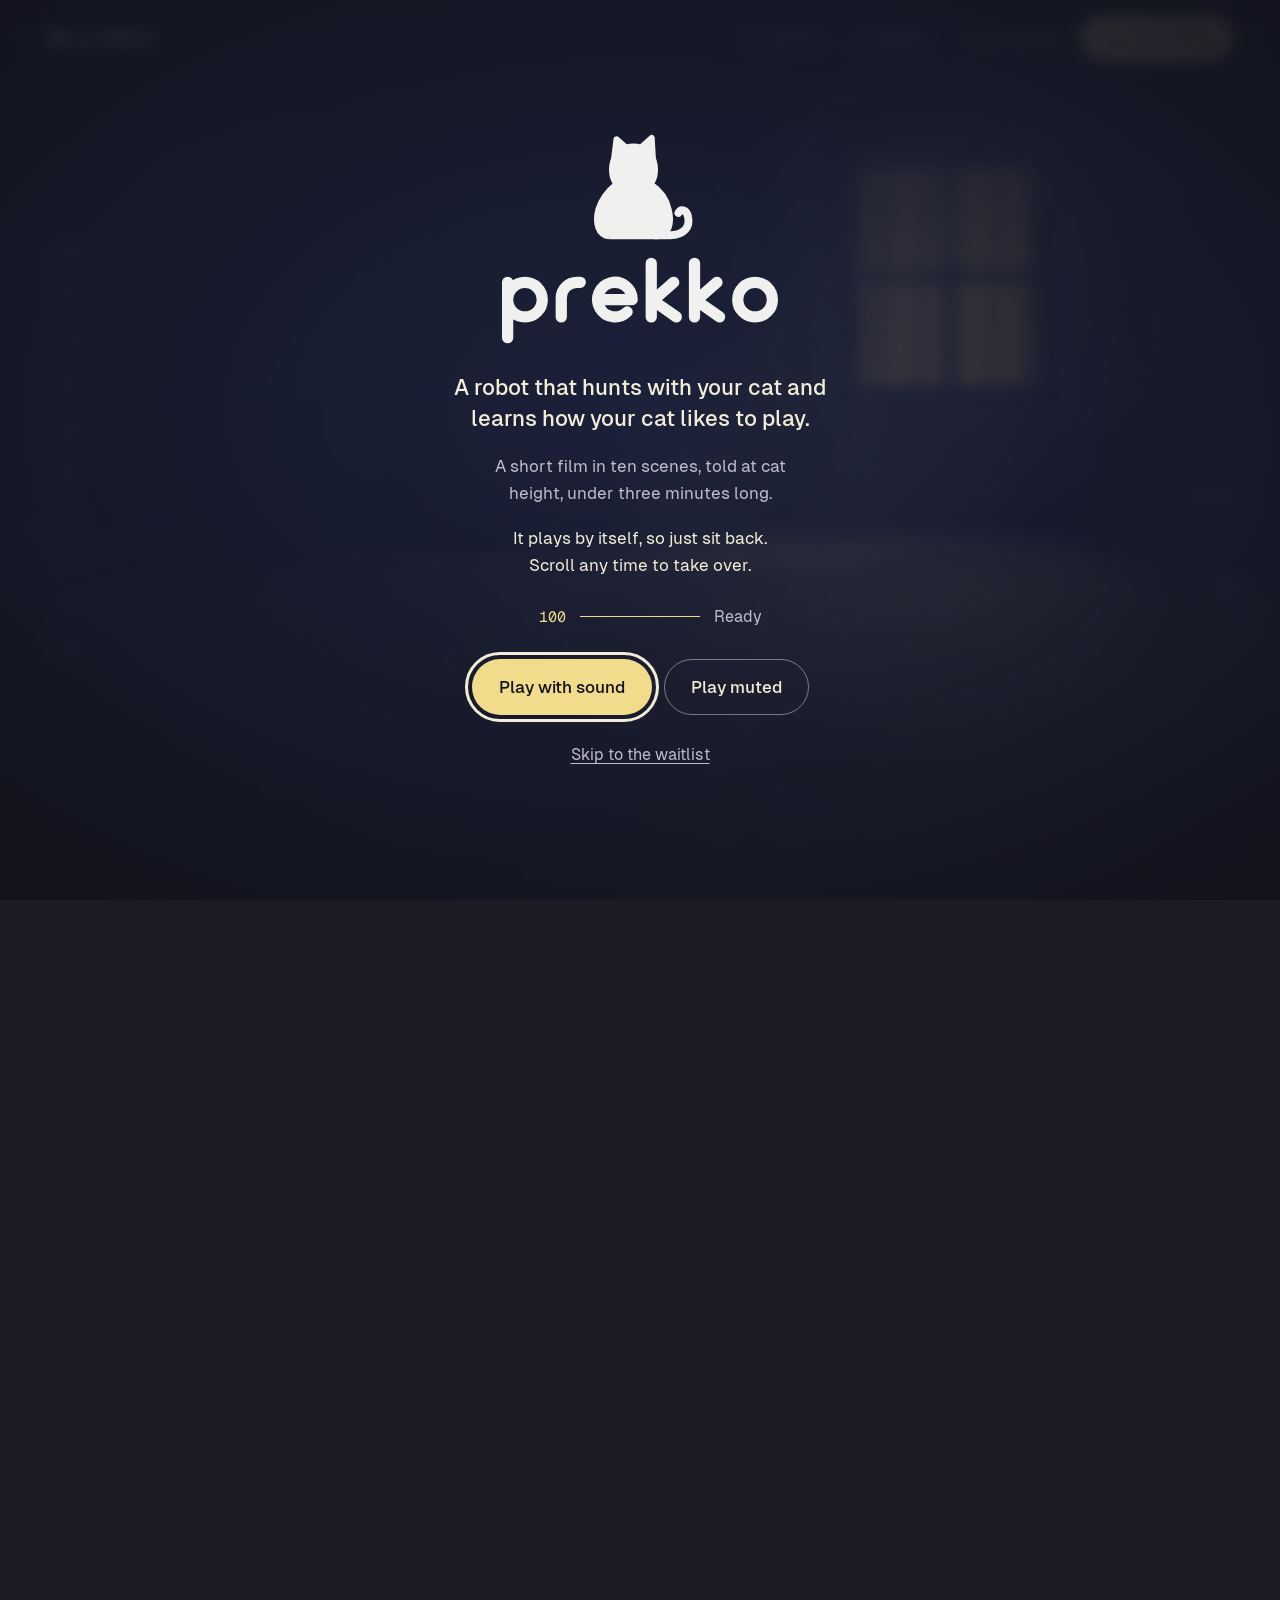
==== commit ff9d8602: "Prekko Pawbot™ at the first mention on /3d/ and /concise/ (reveal headline); rebuilt from site-tm bb" ====
--- a/3d/index.html
+++ b/3d/index.html
@@ -24,7 +24,7 @@
     setTimeout(fallback, 8000);
   })(document);
 </script>
-  <script type="module" crossorigin src="/3d/assets/main-C0XaAJGd.js"></script>
+  <script type="module" crossorigin src="/3d/assets/main-CWFXgqTm.js"></script>
   <link rel="stylesheet" crossorigin href="/3d/assets/main-CYUrs9Mz.css">
 </head>
 <body>
@@ -127,7 +127,7 @@
     <p class="chapter__num"><span>06</span> / 10</p>
     <h2 class="chapter__title" tabindex="-1">Who's moving the toy?</h2>
     <div class="chapter__body" data-at="0.24">
-    <h3 class="chapter__headline">Meet the Prekko Pawbot.</h3>
+    <h3 class="chapter__headline">Meet the Prekko Pawbot™.</h3>
     <p>It runs play sessions on its own and stops when your cat loses interest.</p>
     <p class="lede" data-at="0.6">It doesn't play back a loop. Every move is chosen live, for your cat. Working prototype shown; final design may differ.</p>
     
